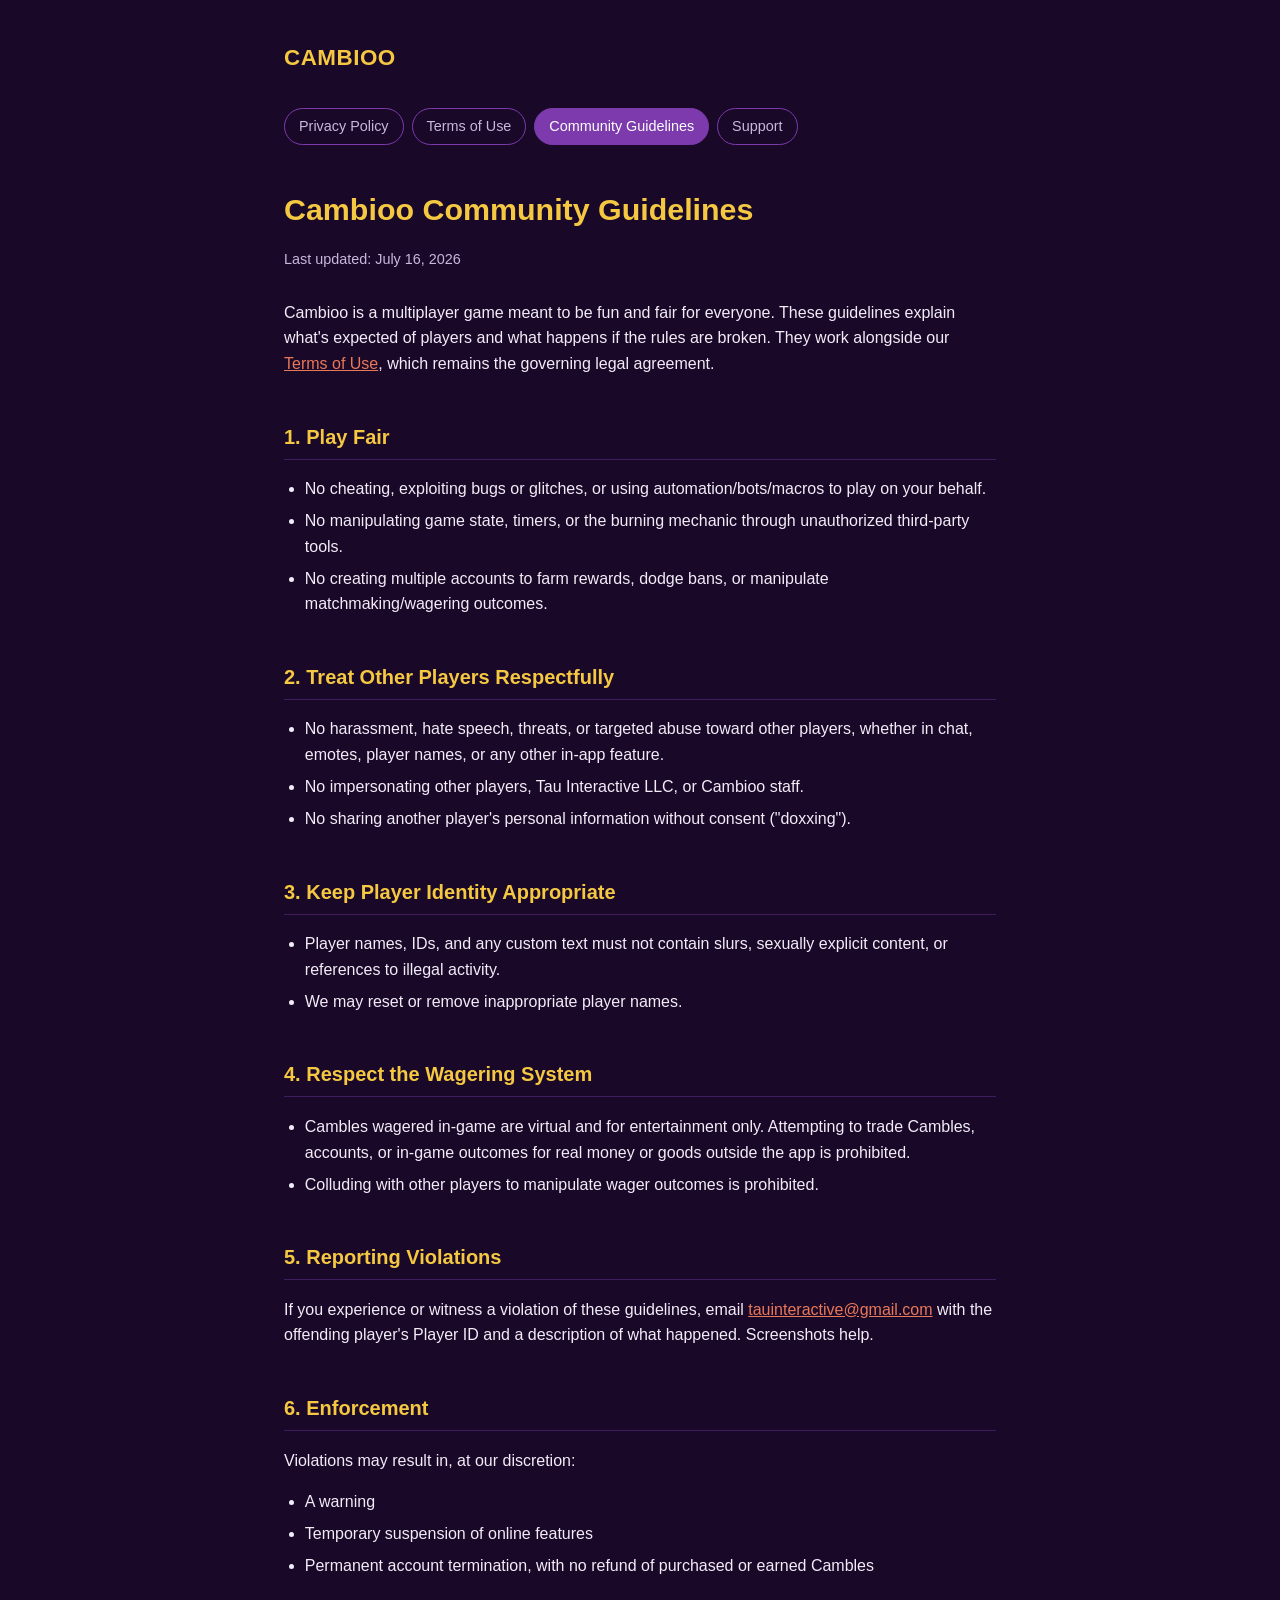
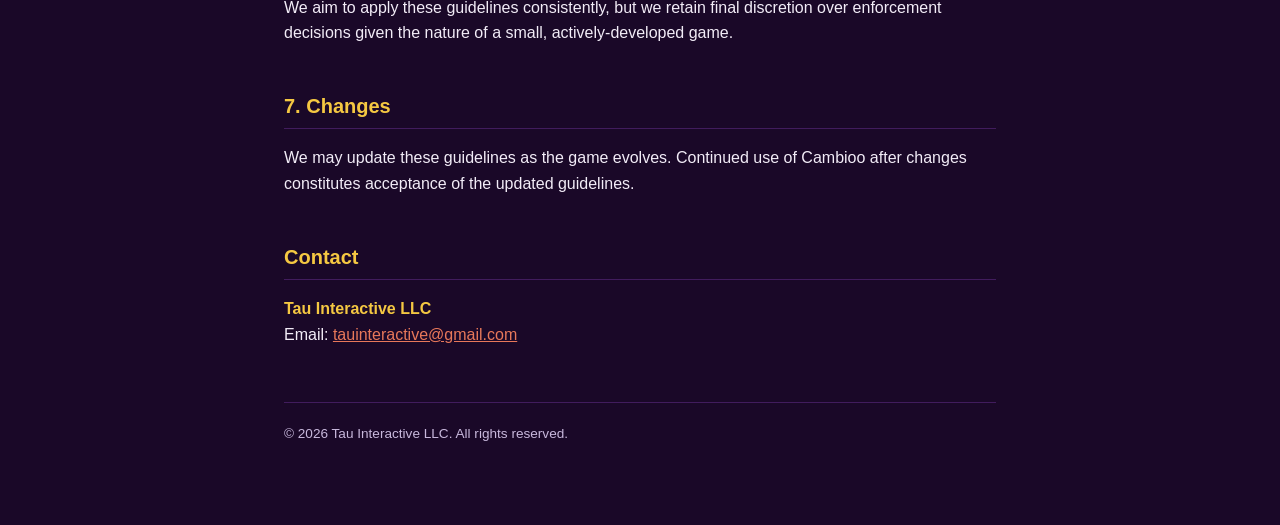
==== guidelines/index.html @ d29d573d "Add files via upload" ====
<!DOCTYPE html>
<html lang="en">
<head>
<meta charset="UTF-8">
<meta name="viewport" content="width=device-width, initial-scale=1.0">
<title>Community Guidelines — Cambioo</title>
<link rel="stylesheet" href="/assets/style.css">
</head>
<body>
<div class="wrap">
  <div class="brand"><a href="/">CAMBIOO</a></div>
  <nav class="legal-nav">
    <a href="/privacy">Privacy Policy</a>
    <a href="/terms">Terms of Use</a>
    <a href="/guidelines" class="active">Community Guidelines</a>
    <a href="/support">Support</a>
  </nav>

  <h1>Cambioo Community Guidelines</h1>
  <p class="meta">Last updated: July 16, 2026</p>

  <p>Cambioo is a multiplayer game meant to be fun and fair for everyone. These guidelines explain what's expected of players and what happens if the rules are broken. They work alongside our <a href="/terms">Terms of Use</a>, which remains the governing legal agreement.</p>

  <h2>1. Play Fair</h2>
  <ul>
    <li>No cheating, exploiting bugs or glitches, or using automation/bots/macros to play on your behalf.</li>
    <li>No manipulating game state, timers, or the burning mechanic through unauthorized third-party tools.</li>
    <li>No creating multiple accounts to farm rewards, dodge bans, or manipulate matchmaking/wagering outcomes.</li>
  </ul>

  <h2>2. Treat Other Players Respectfully</h2>
  <ul>
    <li>No harassment, hate speech, threats, or targeted abuse toward other players, whether in chat, emotes, player names, or any other in-app feature.</li>
    <li>No impersonating other players, Tau Interactive LLC, or Cambioo staff.</li>
    <li>No sharing another player's personal information without consent ("doxxing").</li>
  </ul>

  <h2>3. Keep Player Identity Appropriate</h2>
  <ul>
    <li>Player names, IDs, and any custom text must not contain slurs, sexually explicit content, or references to illegal activity.</li>
    <li>We may reset or remove inappropriate player names.</li>
  </ul>

  <h2>4. Respect the Wagering System</h2>
  <ul>
    <li>Cambles wagered in-game are virtual and for entertainment only. Attempting to trade Cambles, accounts, or in-game outcomes for real money or goods outside the app is prohibited.</li>
    <li>Colluding with other players to manipulate wager outcomes is prohibited.</li>
  </ul>

  <h2>5. Reporting Violations</h2>
  <p>If you experience or witness a violation of these guidelines, email <a href="mailto:tauinteractive@gmail.com">tauinteractive@gmail.com</a> with the offending player's Player ID and a description of what happened. Screenshots help.</p>

  <h2>6. Enforcement</h2>
  <p>Violations may result in, at our discretion:</p>
  <ul>
    <li>A warning</li>
    <li>Temporary suspension of online features</li>
    <li>Permanent account termination, with no refund of purchased or earned Cambles</li>
  </ul>
  <p>We aim to apply these guidelines consistently, but we retain final discretion over enforcement decisions given the nature of a small, actively-developed game.</p>

  <h2>7. Changes</h2>
  <p>We may update these guidelines as the game evolves. Continued use of Cambioo after changes constitutes acceptance of the updated guidelines.</p>

  <h2>Contact</h2>
  <p><strong>Tau Interactive LLC</strong><br>Email: <a href="mailto:tauinteractive@gmail.com">tauinteractive@gmail.com</a></p>

  <footer>&copy; 2026 Tau Interactive LLC. All rights reserved.</footer>
</div>
</body>
</html>
---- assets/style.css ----
:root {
  --deep-purple: #1A0828;
  --gold: #F5C842;
  --violet: #7C3AAD;
  --coral: #E8785A;
  --text-light: #F2ECF7;
  --text-muted: #C8B8DC;
}

* { box-sizing: border-box; }

body {
  margin: 0;
  padding: 0;
  background: var(--deep-purple);
  color: var(--text-light);
  font-family: -apple-system, BlinkMacSystemFont, "Segoe UI", Roboto, Helvetica, Arial, sans-serif;
  line-height: 1.6;
}

.wrap {
  max-width: 760px;
  margin: 0 auto;
  padding: 40px 24px 80px;
}

.brand {
  display: flex;
  align-items: center;
  gap: 10px;
  margin-bottom: 32px;
}

.brand a {
  color: var(--gold);
  font-weight: 800;
  font-size: 1.4rem;
  text-decoration: none;
  letter-spacing: 0.5px;
}

nav.legal-nav {
  display: flex;
  flex-wrap: wrap;
  gap: 8px;
  margin-bottom: 40px;
}

nav.legal-nav a {
  color: var(--text-muted);
  text-decoration: none;
  font-size: 0.9rem;
  padding: 6px 14px;
  border: 1px solid var(--violet);
  border-radius: 999px;
  transition: background 0.15s ease, color 0.15s ease;
}

nav.legal-nav a:hover,
nav.legal-nav a.active {
  background: var(--violet);
  color: white;
}

h1 {
  color: var(--gold);
  font-size: 1.9rem;
  margin-bottom: 4px;
}

h2 {
  color: var(--gold);
  font-size: 1.25rem;
  margin-top: 2.2em;
  border-bottom: 1px solid rgba(124, 58, 173, 0.4);
  padding-bottom: 6px;
}

h3 {
  color: var(--text-light);
  font-size: 1.05rem;
  margin-top: 1.6em;
}

p, li {
  color: var(--text-light);
  font-size: 1rem;
}

.meta {
  color: var(--text-muted);
  font-size: 0.9rem;
  margin-bottom: 2em;
}

a {
  color: var(--coral);
}

a:hover {
  color: var(--gold);
}

ul {
  padding-left: 1.3em;
}

li {
  margin-bottom: 0.4em;
}

strong {
  color: var(--gold);
}

footer {
  margin-top: 4em;
  padding-top: 1.5em;
  border-top: 1px solid rgba(124, 58, 173, 0.4);
  color: var(--text-muted);
  font-size: 0.85rem;
}

code {
  background: rgba(124, 58, 173, 0.25);
  padding: 2px 6px;
  border-radius: 4px;
  font-size: 0.9em;
}
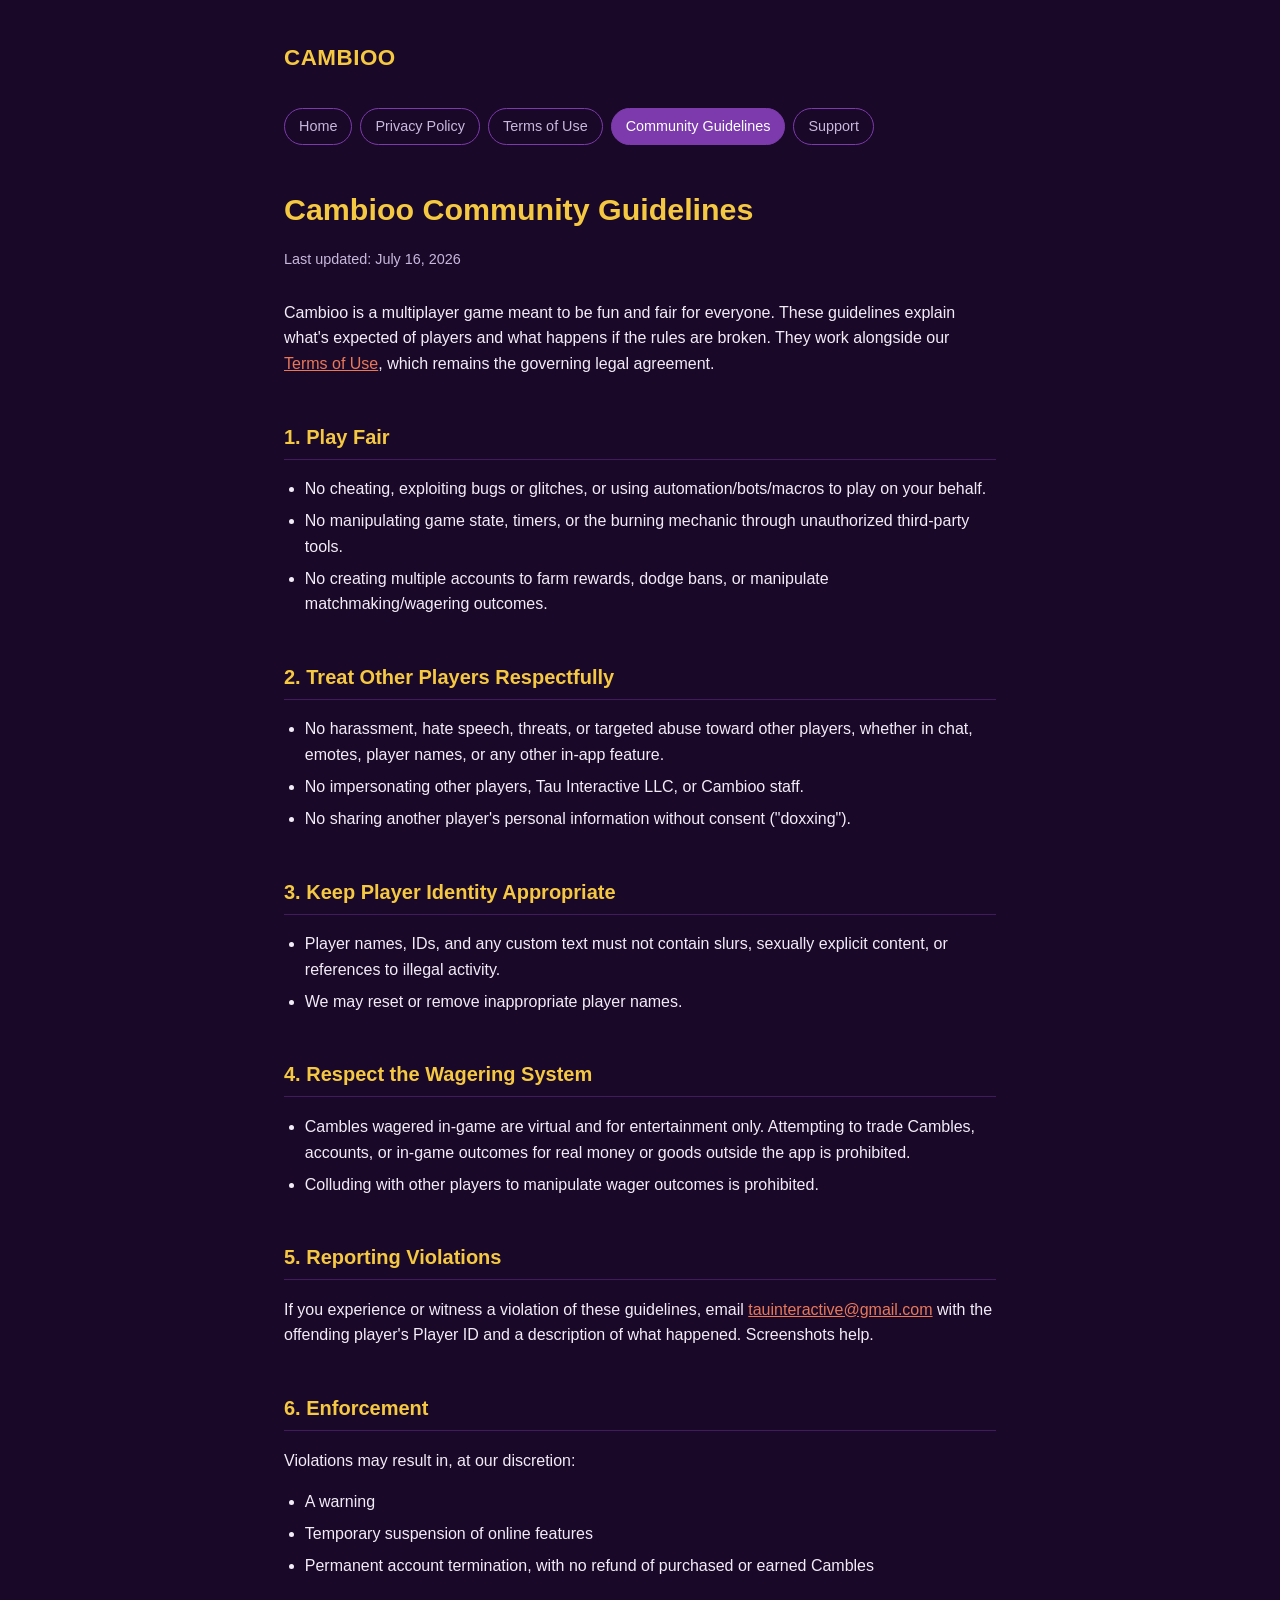
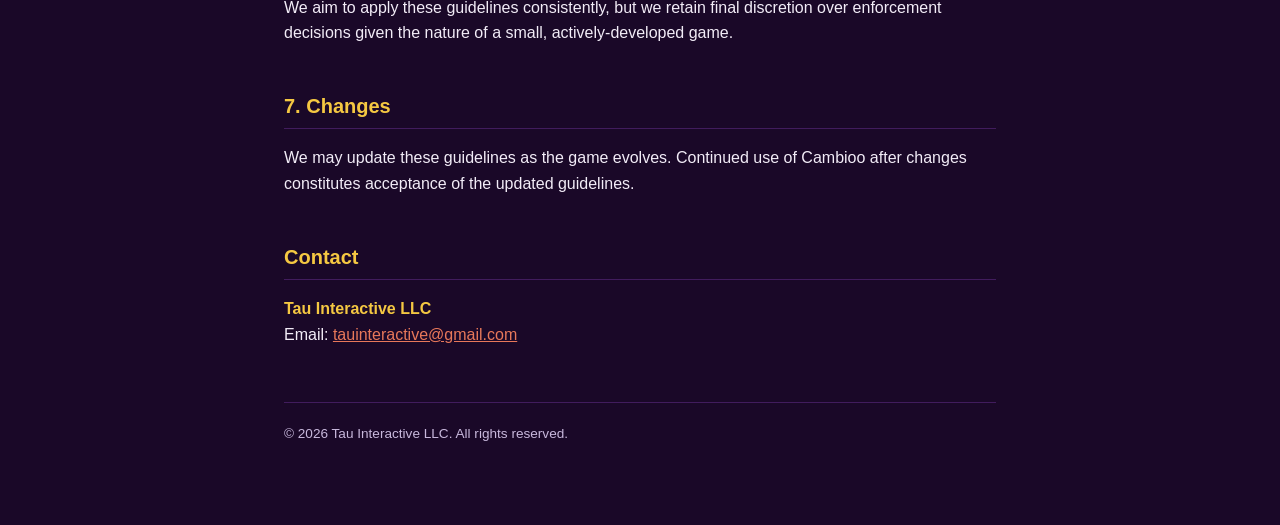
==== commit a94e8934: "Add Home link to navigation in index.html" ====
--- a/guidelines/index.html
+++ b/guidelines/index.html
@@ -10,6 +10,7 @@
 <div class="wrap">
   <div class="brand"><a href="/">CAMBIOO</a></div>
   <nav class="legal-nav">
+    <a href="/">Home</a>
     <a href="/privacy">Privacy Policy</a>
     <a href="/terms">Terms of Use</a>
     <a href="/guidelines" class="active">Community Guidelines</a>
